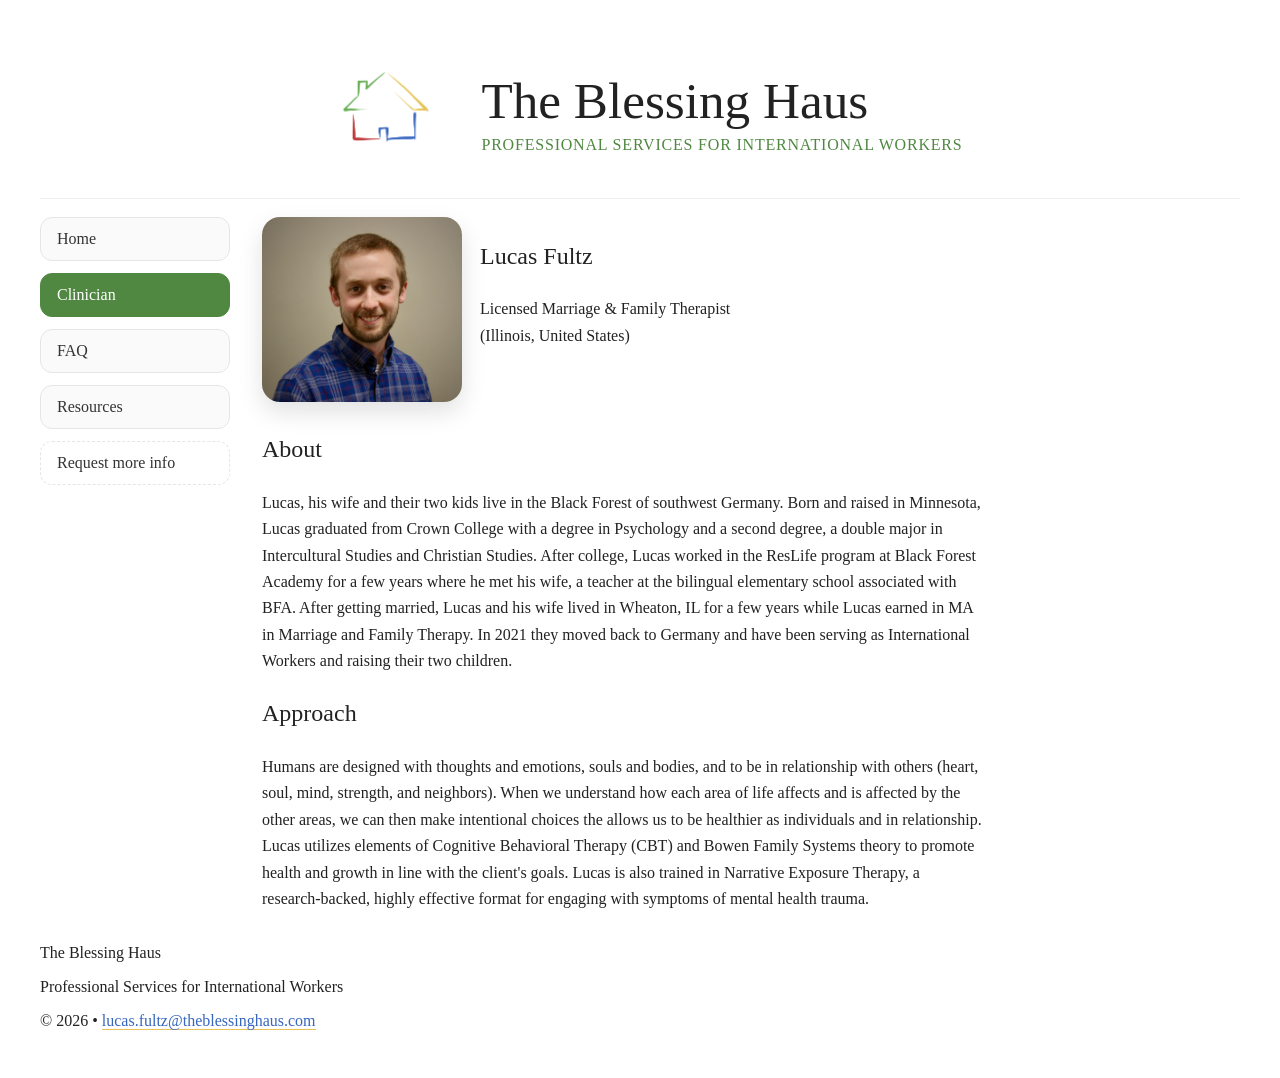
==== clinician.html @ dfddb775 "Add shared site footer to clinician page" ====
<!DOCTYPE html>
<html lang="en">
<head>
  <meta charset="utf-8">
  <title>Clinician | The Blessing Haus</title>
  <link rel="stylesheet" href="css/style.css">
  <link rel="icon" type="image/png" href="logo.PNG">
  <link rel="apple-touch-icon" href="logo.PNG">
</head>

<body>
  <div class="page-shell">
    <header class="site-header">
      <div class="logo-wrap">
        <img src="logo.PNG" alt="The Blessing Haus logo">
      </div>

      <div class="header-copy">
        <h1>The Blessing Haus</h1>
        <p class="tagline">Professional Services for International Workers</p>
      </div>
    </header>

    <div class="content-layout">
      <nav class="site-nav" aria-label="Primary">
        <a class="nav-link" href="index.html">Home</a>
        <a class="nav-link active" href="clinician.html" aria-current="page">Clinician</a>
        <a class="nav-link" href="faq.html">FAQ</a>
        <a class="nav-link" href="resources.html">Resources</a>
        <a class="nav-link mail-link" href="mailto:email@example.com">Request more info</a>
      </nav>

      <main class="page-content container">
        <div class="clinician-intro">
          <img class="clinician-photo" src="ProfilePic.jpeg" alt="Portrait of Lucas Fultz">
          <div class="clinician-intro-copy">
            <h2>Lucas Fultz</h2>
            <p>
              Licensed Marriage & Family Therapist
              <br>
              (Illinois, United States)
            </p>
          </div>
        </div>

        <section>
          <h2>About</h2>
          <p>
            Lucas, his wife and their two kids live in the Black Forest of southwest Germany. Born and raised in Minnesota, Lucas graduated from Crown College with a degree in Psychology and a second degree, a double major in Intercultural Studies and Christian Studies.
            After college, Lucas worked in the ResLife program at Black Forest Academy for a few years where he met his wife, a teacher at the bilingual elementary school associated with BFA. After getting married, Lucas and his wife lived in Wheaton, IL for a few years while Lucas earned in MA in Marriage and Family Therapy. In 2021 they moved back to Germany and have been serving as International Workers and raising their two children.
          </p>
        </section>

        <section>
          <h2>Approach</h2>
          <p>
            Humans are designed with thoughts and emotions, souls and bodies, and to be in relationship with others (heart, soul, mind, strength, and neighbors). When we understand how each area of life affects and is affected by the other areas, we can then make intentional choices the allows us to be healthier as individuals and in relationship.
            Lucas utilizes elements of Cognitive Behavioral Therapy (CBT) and Bowen Family Systems theory to promote health and growth in line with the client's goals. Lucas is also trained in Narrative Exposure Therapy, a research-backed, highly effective format for engaging with symptoms of mental health trauma.
          </p>
        </section>
      </main>
    </div>

    <footer class="site-footer">
      <p>The Blessing Haus</p>
      <p>Professional Services for International Workers</p>
      <p>&copy; 2026 • <a href="mailto:lucas.fultz@theblessinghaus.com">lucas.fultz@theblessinghaus.com</a></p>
    </footer>
  </div>
</body>
</html>
---- css/style.css ----
body {
  margin: 0;
  font-family: "Hoefler Text", serif;
  background: #fff;
  color: #222;
}

.page-shell {
  max-width: 1200px;
  margin: 0 auto;
  padding: 32px 24px;
}

.site-header {
  width: 100%;
  display: flex;
  align-items: center;
  justify-content: center;
  gap: 24px;
  padding: 12px 0 14px;
  margin-bottom: 18px;
  border-bottom: 1px solid #eee;
}

.content-layout {
  display: grid;
  grid-template-columns: minmax(150px, 190px) minmax(0, 1fr);
  gap: 32px;
  align-items: start;
  width: 100%;
}

.site-nav {
  width: 100%;
  display: flex;
  flex-direction: column;
  gap: 12px;
  position: sticky;
  top: 24px;
  align-self: start;
}

.nav-link {
  display: block;
  padding: 12px 16px;
  border: 1px solid #e5e5e5;
  border-radius: 12px;
  background: #fafafa;
  color: #333;
  text-decoration: none;
  transition: background 160ms ease, border-color 160ms ease, color 160ms ease;
}

.nav-link:hover {
  background: #f2f0ea;
  border-color: #d8d2c2;
}

.nav-link.active {
  background: #508842;
  border-color: #508842;
  color: #fff;
}

.nav-link.mail-link {
  background: #fff;
  border-style: dashed;
}

.page-content {
  min-width: 0;
}

.logo-wrap {
  flex: 0 0 auto;
}

.logo-wrap img {
  display: block;
  max-width: 140px;
  height: auto;
}

.container {
  max-width: 720px;
  line-height: 1.65;
}

h1, h2, h3 {
  font-weight: normal;
}

.header-copy {
  min-width: 0;
}

.header-copy h1 {
  margin: 0;
  font-size: clamp(2rem, 4vw, 3.25rem);
  line-height: 1.05;
}

.tagline {
  margin: 8px 0 0;
  color: #508842;
  letter-spacing: 0.05em;
  font-size: 1rem;
  text-transform: uppercase;
}

.clinician-intro {
  display: flex;
  align-items: flex-start;
  gap: 18px;
  margin-bottom: 28px;
}

.clinician-intro-copy {
  min-width: 0;
}

.clinician-photo {
  flex: 0 0 auto;
  width: clamp(140px, 24vw, 200px);
  max-width: 100%;
  height: auto;
  margin: 0;
  border-radius: 18px;
  box-shadow: 0 10px 24px rgba(0, 0, 0, 0.12);
}

.notice {
  border-left: 2px solid #e5c357;
  padding-left: 12px;
  margin: 20px 0 0;
}

a {
  color: #3666c0;
  text-decoration: none;
  border-bottom: 1px solid #e5c357;
}

a:hover {
  color: #e5c357;
}

@media (max-width: 760px) {
  .page-shell {
    padding: 20px 16px 28px;
  }

  .content-layout {
    grid-template-columns: minmax(120px, 140px) minmax(0, 1fr);
    gap: 20px;
  }

  .site-nav {
    width: 100%;
  }

  .nav-link {
    padding: 10px 12px;
    font-size: 0.95rem;
  }

  .site-header {
    justify-content: center;
    align-items: center;
    text-align: left;
    padding: 10px 0 12px;
    margin-bottom: 14px;
  }

  .logo-wrap img {
    max-width: 116px;
  }

  .clinician-intro {
    gap: 14px;
    margin-bottom: 24px;
  }

  .clinician-photo {
    width: clamp(120px, 34vw, 150px);
  }
}
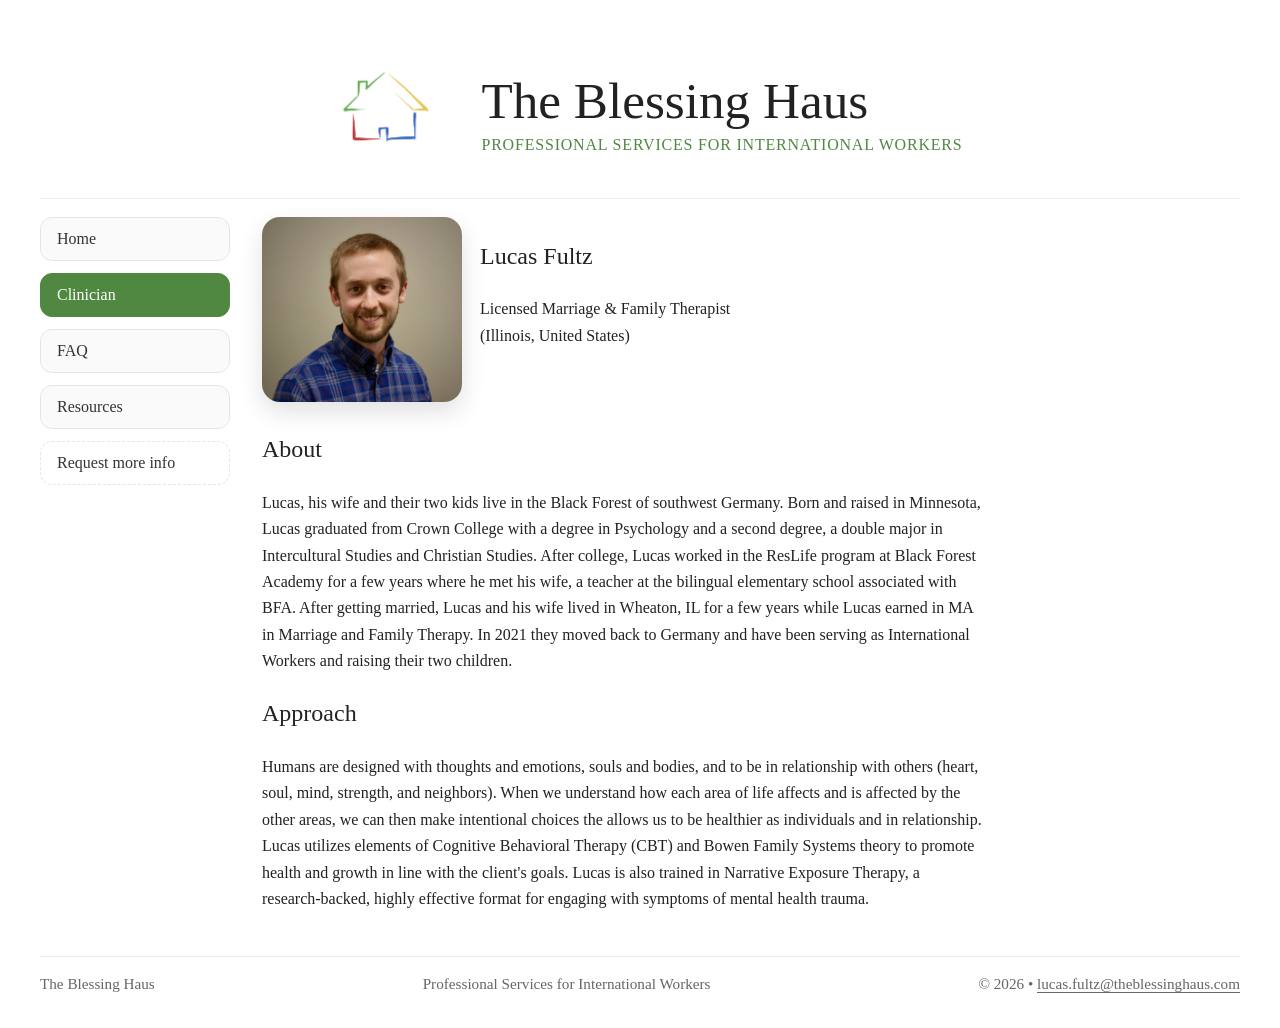
==== commit 562f93b8: "Make footer content a single row" ====
--- a/clinician.html
+++ b/clinician.html
@@ -62,9 +62,9 @@
     </div>
 
     <footer class="site-footer">
-      <p>The Blessing Haus</p>
-      <p>Professional Services for International Workers</p>
-      <p>&copy; 2026 • <a href="mailto:lucas.fultz@theblessinghaus.com">lucas.fultz@theblessinghaus.com</a></p>
+      <span>The Blessing Haus</span>
+      <span>Professional Services for International Workers</span>
+      <span>&copy; 2026 • <a href="mailto:lucas.fultz@theblessinghaus.com">lucas.fultz@theblessinghaus.com</a></span>
     </footer>
   </div>
 </body>
--- a/css/style.css
+++ b/css/style.css
@@ -145,6 +145,32 @@
   color: #e5c357;
 }
 
+.site-footer {
+  margin-top: 28px;
+  padding-top: 16px;
+  border-top: 1px solid #eee;
+  color: #666;
+  font-size: 0.95rem;
+  line-height: 1.5;
+  display: flex;
+  align-items: center;
+  justify-content: space-between;
+  gap: 16px;
+}
+
+.site-footer p {
+  margin: 0;
+}
+
+.site-footer a {
+  color: inherit;
+  border-bottom-color: currentColor;
+}
+
+.site-footer a:hover {
+  color: #508842;
+}
+
 @media (max-width: 760px) {
   .page-shell {
     padding: 20px 16px 28px;
@@ -184,4 +210,11 @@
   .clinician-photo {
     width: clamp(120px, 34vw, 150px);
   }
-}
+
+  .site-footer {
+    margin-top: 22px;
+    padding-top: 14px;
+    font-size: 0.9rem;
+    gap: 12px;
+  }
+}
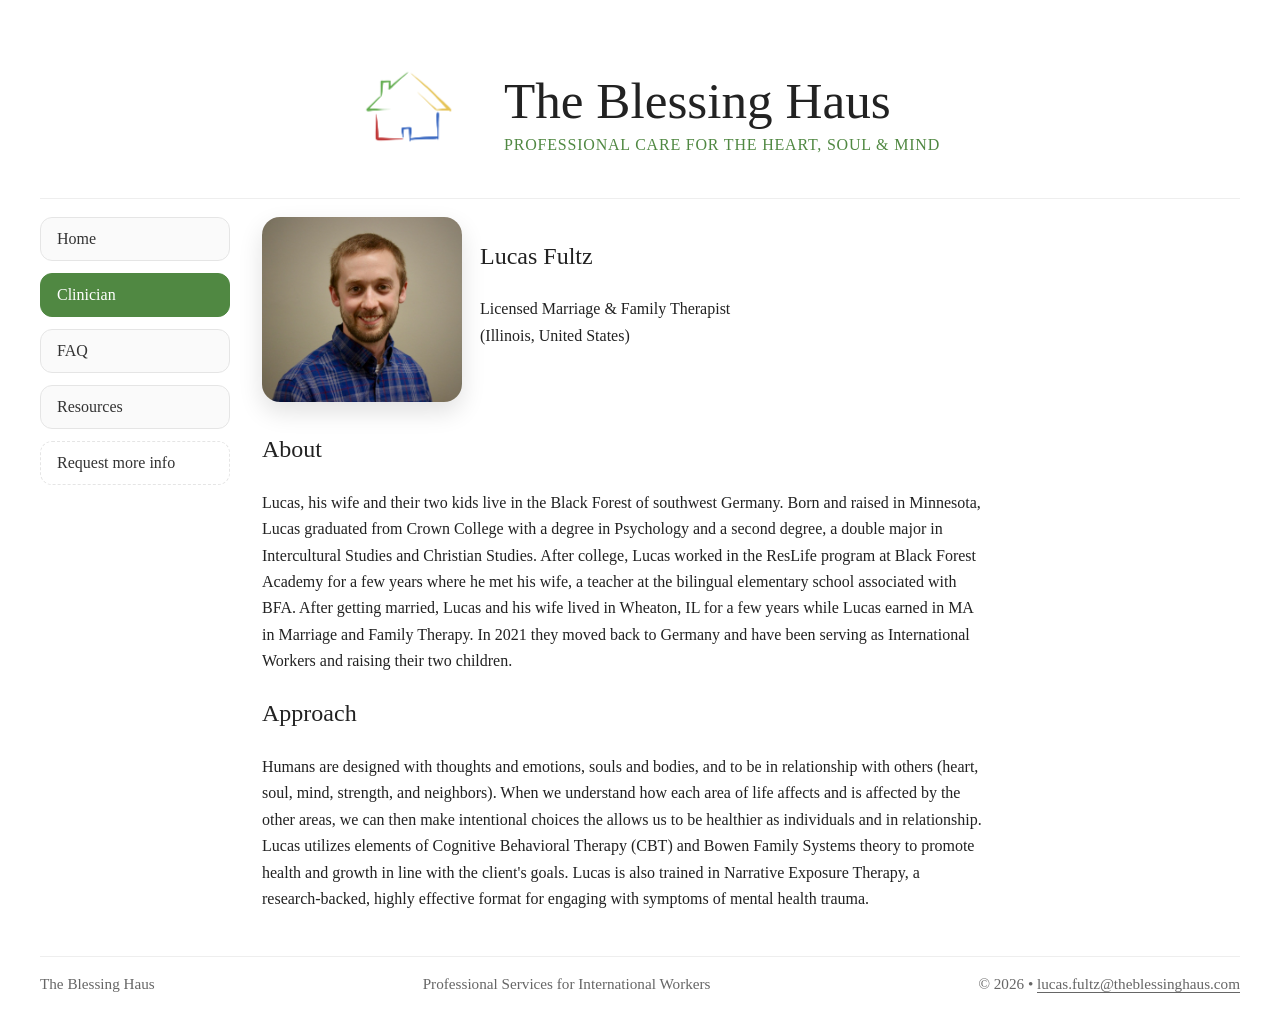
==== commit e7fc5a03: "Update clinician.html" ====
--- a/clinician.html
+++ b/clinician.html
@@ -4,8 +4,8 @@
   <meta charset="utf-8">
   <title>Clinician | The Blessing Haus</title>
   <link rel="stylesheet" href="css/style.css">
-  <link rel="icon" type="image/png" href="logo.PNG">
-  <link rel="apple-touch-icon" href="logo.PNG">
+  <link rel="icon" type="image/png" href="favicon.png">
+  <link rel="apple-touch-icon" href="favicon.png">
 </head>
 
 <body>
@@ -17,7 +17,7 @@
 
       <div class="header-copy">
         <h1>The Blessing Haus</h1>
-        <p class="tagline">Professional Services for International Workers</p>
+        <p class="tagline">Professional care for the Heart, Soul & Mind</p>
       </div>
     </header>
 
--- a/css/style.css
+++ b/css/style.css
@@ -135,6 +135,56 @@
   margin: 20px 0 0;
 }
 
+.faq-list {
+  margin-top: 24px;
+}
+
+.faq-item {
+  border: 1px solid #e5e5e5;
+  border-radius: 14px;
+  background: #fafafa;
+  padding: 0 16px;
+}
+
+.faq-item + .faq-item {
+  margin-top: 14px;
+}
+
+.faq-item summary {
+  cursor: pointer;
+  list-style: none;
+  padding: 16px 28px 16px 0;
+  position: relative;
+  font-size: 1.17em;
+  line-height: 1.4;
+  color: #222;
+}
+
+.faq-item summary::-webkit-details-marker {
+  display: none;
+}
+
+.faq-item summary::after {
+  content: "+";
+  position: absolute;
+  right: 0;
+  top: 50%;
+  transform: translateY(-50%);
+  color: #508842;
+  font-size: 1.2rem;
+}
+
+.faq-item[open] summary::after {
+  content: "-";
+}
+
+.faq-item p {
+  margin: 0 0 16px;
+  font-size: 1rem;
+  line-height: 1.65;
+  color: #444;
+}
+
 a {
   color: #3666c0;
   text-decoration: none;
@@ -153,13 +203,15 @@
   font-size: 0.95rem;
   line-height: 1.5;
   display: flex;
+  flex-wrap: nowrap;
   align-items: center;
   justify-content: space-between;
   gap: 16px;
 }
 
-.site-footer p {
-  margin: 0;
+.site-footer span {
+  display: inline-block;
+  white-space: nowrap;
 }
 
 .site-footer a {
@@ -211,6 +263,19 @@
     width: clamp(120px, 34vw, 150px);
   }
 
+  .faq-item {
+    padding: 0 14px;
+  }
+
+  .faq-item summary {
+    padding: 14px 24px 14px 0;
+    font-size: 1.08em;
+  }
+
+  .faq-item p {
+    font-size: 1rem;
+  }
+
   .site-footer {
     margin-top: 22px;
     padding-top: 14px;
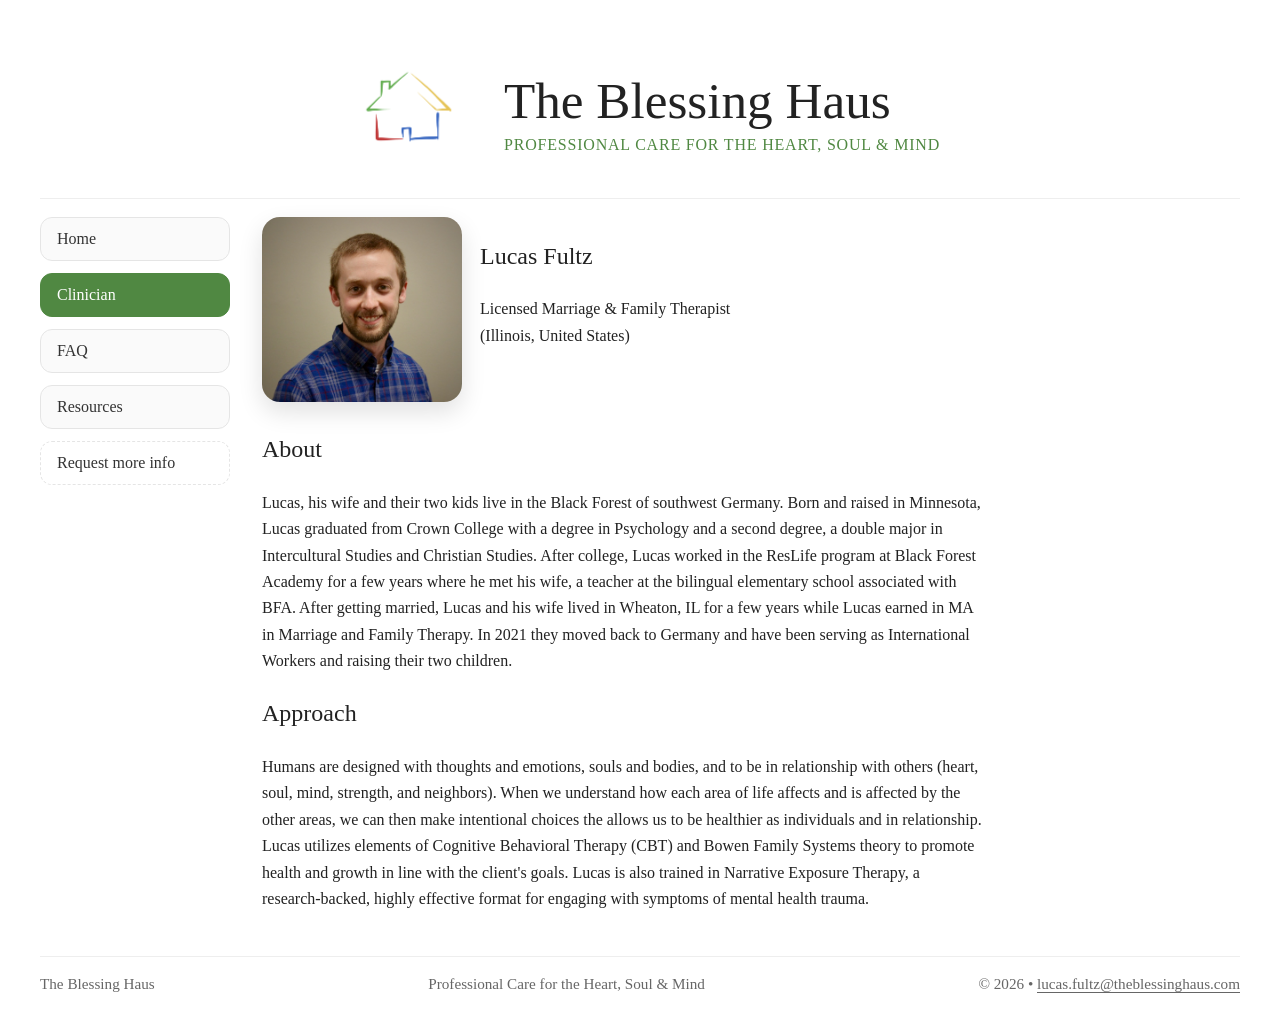
==== commit 803b231d: "Update footer tagline" ====
--- a/clinician.html
+++ b/clinician.html
@@ -17,7 +17,7 @@
 
       <div class="header-copy">
         <h1>The Blessing Haus</h1>
-        <p class="tagline">Professional care for the Heart, Soul & Mind</p>
+        <p class="tagline">Professional Care for the Heart, Soul & Mind</p>
       </div>
     </header>
 
@@ -63,7 +63,7 @@
 
     <footer class="site-footer">
       <span>The Blessing Haus</span>
-      <span>Professional Services for International Workers</span>
+      <span>Professional Care for the Heart, Soul & Mind</span>
       <span>&copy; 2026 • <a href="mailto:lucas.fultz@theblessinghaus.com">lucas.fultz@theblessinghaus.com</a></span>
     </footer>
   </div>
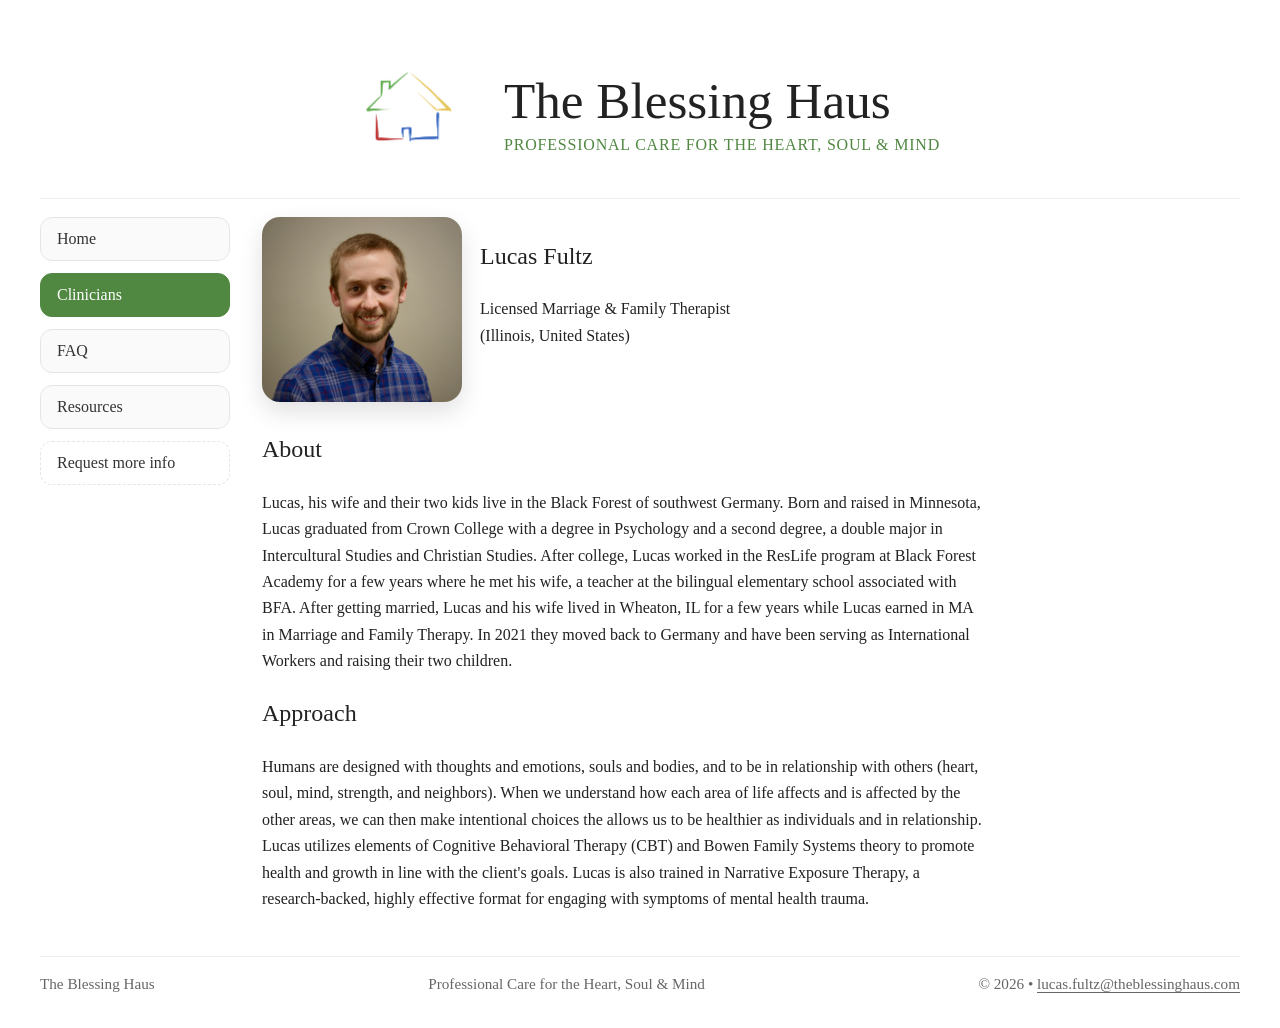
==== commit 49361dca: "Rename navigation label to Clinicians across all pages" ====
--- a/clinician.html
+++ b/clinician.html
@@ -24,7 +24,7 @@
     <div class="content-layout">
       <nav class="site-nav" aria-label="Primary">
         <a class="nav-link" href="index.html">Home</a>
-        <a class="nav-link active" href="clinician.html" aria-current="page">Clinician</a>
+        <a class="nav-link active" href="clinician.html" aria-current="page">Clinicians</a>
         <a class="nav-link" href="faq.html">FAQ</a>
         <a class="nav-link" href="resources.html">Resources</a>
         <a class="nav-link mail-link" href="mailto:email@example.com">Request more info</a>
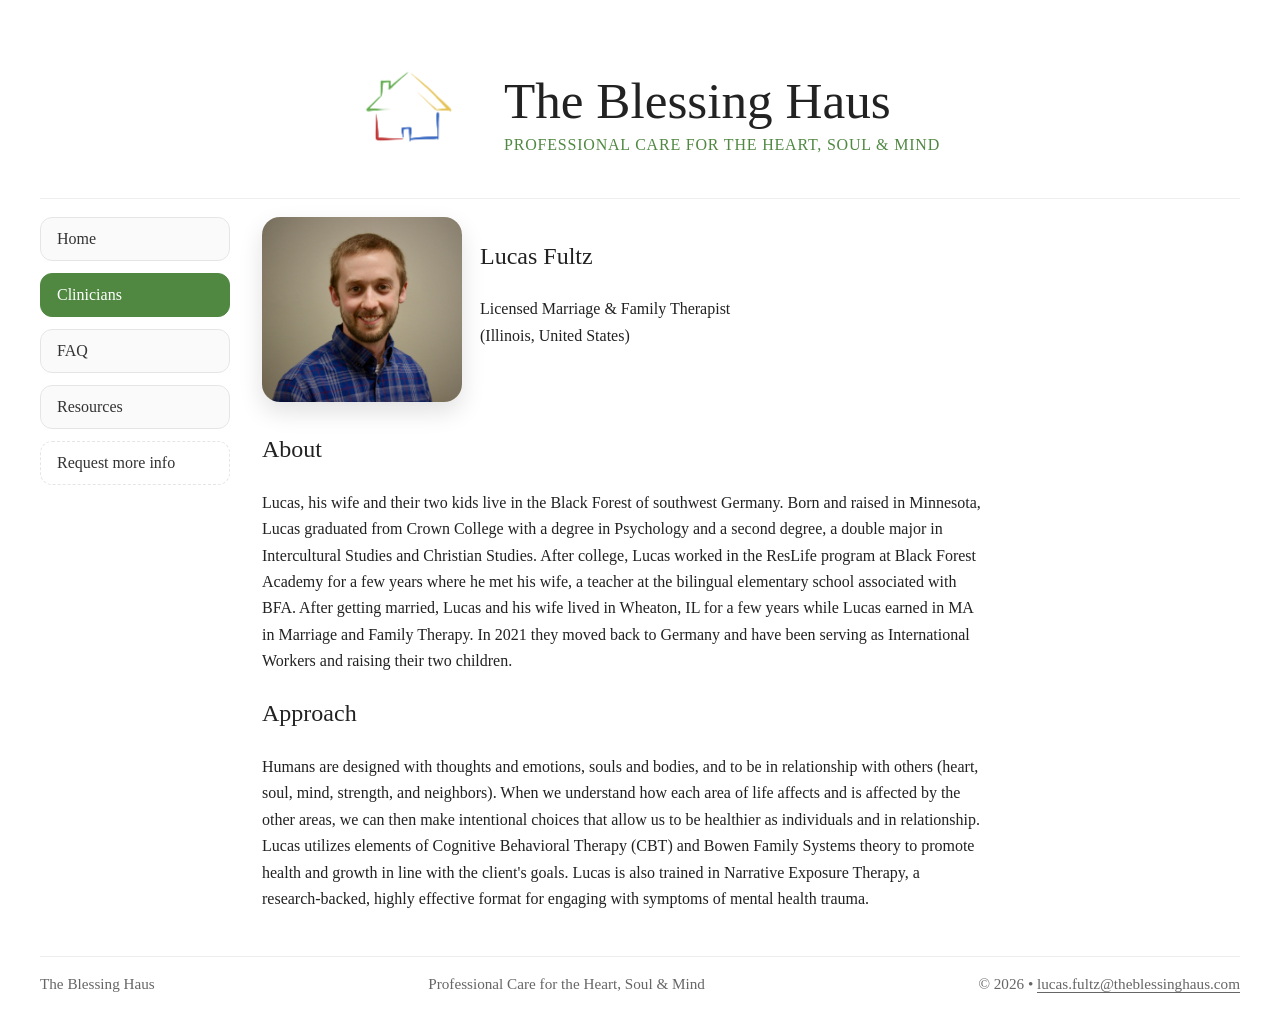
==== commit 59547e87: "Fix typo in clinician.html paragraph" ====
--- a/clinician.html
+++ b/clinician.html
@@ -54,7 +54,7 @@
         <section>
           <h2>Approach</h2>
           <p>
-            Humans are designed with thoughts and emotions, souls and bodies, and to be in relationship with others (heart, soul, mind, strength, and neighbors). When we understand how each area of life affects and is affected by the other areas, we can then make intentional choices the allows us to be healthier as individuals and in relationship.
+            Humans are designed with thoughts and emotions, souls and bodies, and to be in relationship with others (heart, soul, mind, strength, and neighbors). When we understand how each area of life affects and is affected by the other areas, we can then make intentional choices that allow us to be healthier as individuals and in relationship.
             Lucas utilizes elements of Cognitive Behavioral Therapy (CBT) and Bowen Family Systems theory to promote health and growth in line with the client's goals. Lucas is also trained in Narrative Exposure Therapy, a research-backed, highly effective format for engaging with symptoms of mental health trauma.
           </p>
         </section>
